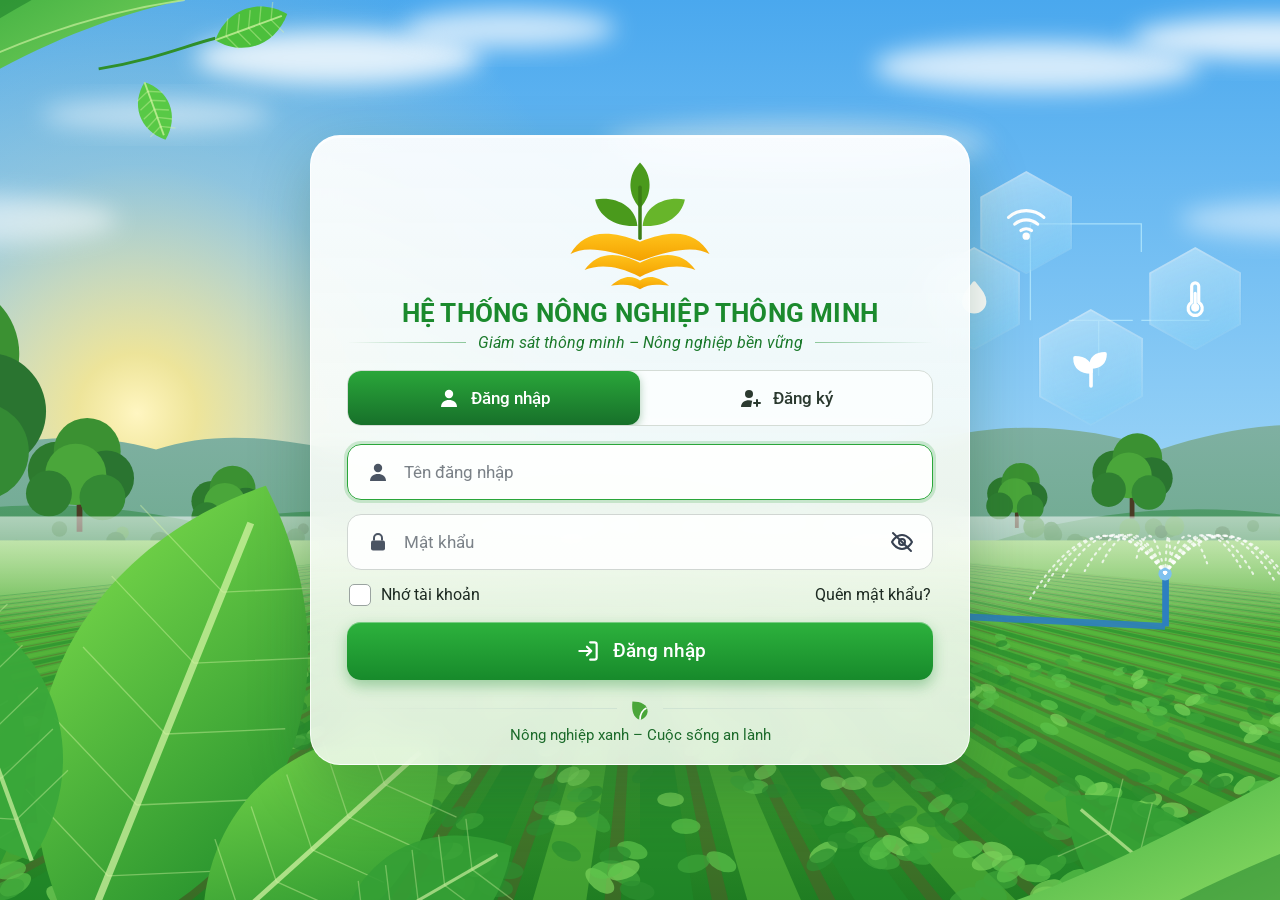
==== dashboard/login.html @ 239f2a0a "File xử lý hệ thống" ====
<!DOCTYPE html>
<html lang="vi">
<head>
<meta charset="utf-8">
<meta name="viewport" content="width=device-width, initial-scale=1">
<title>Đăng nhập - Hệ thống nông nghiệp thông minh</title>
<link rel="preconnect" href="https://fonts.googleapis.com">
<link href="https://fonts.googleapis.com/css2?family=Roboto:wght@400;500;700&display=swap" rel="stylesheet">
<link rel="stylesheet" href="css/base.css">
<link rel="stylesheet" href="css/login.css">
</head>
<body class="login-page">

<div class="scene" aria-hidden="true">
  <div class="hexes">
    <svg class="hexlines" viewBox="0 0 360 330" fill="none"><path d="M120 62 H250 V95 M120 62 V175 M165 175 H240 M200 175 V240 M250 175 H330" stroke="#bfefff" stroke-opacity=".7" stroke-width="1.5"/></svg>
    <span class="hex h-wifi"><svg viewBox="0 0 24 24"><path d="M2 9a15 15 0 0 1 20 0M5.5 12.8a10 10 0 0 1 13 0M9 16.4a5 5 0 0 1 6 0"/><circle cx="12" cy="19.6" r="1.2" fill="currentColor"/></svg></span>
    <span class="hex h-drop"><svg viewBox="0 0 24 24"><path d="M12 3c3.2 4 6 6.8 6 10.5a6 6 0 0 1-12 0C6 9.8 8.8 7 12 3z" fill="currentColor"/></svg></span>
    <span class="hex h-temp"><svg viewBox="0 0 24 24"><path d="M10 14V5a2 2 0 0 1 4 0v9a4 4 0 1 1-4 0z"/><path d="M12 9v8"/><circle cx="12" cy="17" r="1.4" fill="currentColor"/></svg></span>
    <span class="hex h-plant"><svg viewBox="0 0 24 24"><path d="M12 21v-9" /><path d="M12 14C12 9.5 9 7 4 7c0 4.6 3 7 8 7z" fill="currentColor"/><path d="M12 11c0-3.6 2.4-6 7-6 0 4-2.4 6.500-7 6.500z" fill="currentColor"/></svg></span>
  </div>
</div>

<main class="wrap">
  <section class="card" aria-labelledby="ttl">
    <div class="logo" aria-hidden="true">
      <svg viewBox="0 0 170 150" width="150" height="132">
        <defs><linearGradient id="gy" x1="0" y1="0" x2="0" y2="1"><stop offset="0" stop-color="#ffc21a"/><stop offset="1" stop-color="#f4a100"/></linearGradient></defs>
        <path d="M85 56 C70 40 71 18 85 4 C99 18 100 40 85 56Z" fill="#4a9a1c"/>
        <path d="M82 76 C58 78 38 66 34 46 C58 42 80 54 82 76Z" fill="#4a9a1c"/>
        <path d="M88 76 C112 78 132 66 136 46 C112 42 90 54 88 76Z" fill="#67b52a"/>
        <rect x="83" y="30" width="4" height="62" rx="2" fill="#3b7d16"/>
        <path d="M6 108 C20 84 44 78 85 94 C126 78 150 84 164 108 C150 100 128 100 85 116 C42 100 20 100 6 108Z" fill="url(#gy)"/>
        <path d="M22 126 C36 106 58 104 85 118 C112 104 134 106 148 126 C132 120 112 120 85 134 C58 120 38 120 22 126Z" fill="url(#gy)"/>
        <path d="M52 144 C66 132 76 132 85 138 C94 132 104 132 118 144 C104 142 94 142 85 148 C76 142 66 142 52 144Z" fill="url(#gy)"/>
      </svg>
    </div>
    <h1 id="ttl">HỆ THỐNG NÔNG NGHIỆP THÔNG MINH</h1>
    <p class="sub"><span>Giám sát thông minh – Nông nghiệp bền vững</span></p>

    <div class="tabs2" role="tablist" aria-label="Chọn chức năng">
      <button type="button" class="t on" id="tabLogin" role="tab" aria-selected="true">
        <svg viewBox="0 0 24 24"><circle cx="12" cy="8" r="4.2" fill="currentColor"/><path d="M4 21c0-4.4 3.6-7 8-7s8 2.6 8 7z" fill="currentColor"/></svg>Đăng nhập</button>
      <button type="button" class="t" id="tabRegister" role="tab" aria-selected="false">
        <svg viewBox="0 0 24 24"><circle cx="10" cy="8" r="4" fill="currentColor"/><path d="M2 21c0-4.2 3.4-6.800 8-6.800 1.200 0 2.200.2 3.200.6L12 21z" fill="currentColor"/><path d="M18 14v6M15 17h6" stroke="currentColor" stroke-width="2" stroke-linecap="round"/></svg>Đăng ký</button>
    </div>

    <form id="authForm" novalidate>
      <label class="field" for="user">
        <svg class="lead" viewBox="0 0 24 24"><circle cx="12" cy="8" r="4.2" fill="currentColor"/><path d="M4 21c0-4.4 3.6-7 8-7s8 2.6 8 7z" fill="currentColor"/></svg>
        <input id="user" name="username" type="text" placeholder="Tên đăng nhập" autocomplete="username" autocapitalize="none" spellcheck="false" maxlength="32">
      </label>

      <label class="field" for="pw">
        <svg class="lead" viewBox="0 0 24 24"><rect x="5" y="10.500" width="14" height="10" rx="2" fill="currentColor"/><path d="M8 10.500V8a4 4 0 0 1 8 0v2.500" fill="none" stroke="currentColor" stroke-width="2"/></svg>
        <input id="pw" name="password" type="password" placeholder="Mật khẩu" autocomplete="current-password">
        <button type="button" class="eye" data-eye="pw" aria-label="Hiện mật khẩu" aria-pressed="false">
          <svg viewBox="0 0 24 24" fill="none" stroke="currentColor" stroke-width="2" stroke-linecap="round" stroke-linejoin="round"><path d="M2 12s3.600-7 10-7 10 7 10 7-3.600 7-10 7S2 12 2 12z"/><circle cx="12" cy="12" r="3"/><path class="slash" d="M3 3l18 18"/></svg>
        </button>
      </label>

      <label class="field" for="pw2" id="rowConfirm" hidden>
        <svg class="lead" viewBox="0 0 24 24"><rect x="5" y="10.500" width="14" height="10" rx="2" fill="currentColor"/><path d="M8 10.500V8a4 4 0 0 1 8 0v2.500" fill="none" stroke="currentColor" stroke-width="2"/></svg>
        <input id="pw2" type="password" placeholder="Nhập lại mật khẩu" autocomplete="new-password">
        <button type="button" class="eye" data-eye="pw2" aria-label="Hiện mật khẩu" aria-pressed="false">
          <svg viewBox="0 0 24 24" fill="none" stroke="currentColor" stroke-width="2" stroke-linecap="round" stroke-linejoin="round"><path d="M2 12s3.600-7 10-7 10 7 10 7-3.600 7-10 7S2 12 2 12z"/><circle cx="12" cy="12" r="3"/><path class="slash" d="M3 3l18 18"/></svg>
        </button>
      </label>

      <div class="opts" id="rowOpts">
        <label class="chk"><input type="checkbox" id="remember"><span class="box"></span>Nhớ tài khoản</label>
        <a href="#" id="lnkForgot">Quên mật khẩu?</a>
      </div>
      <div class="forgot" id="forgot" hidden>
        Tài khoản được lưu ngay trên trình duyệt này và không có máy chủ để gửi email khôi phục.
        Nếu quên mật khẩu, hãy chuyển sang tab <b>Đăng ký</b> để tạo tài khoản mới, hoặc nhờ quản trị viên xóa dữ liệu đăng nhập của trình duyệt.
      </div>

      <div class="msg" id="msg" role="alert" aria-live="assertive"></div>

      <button type="submit" class="go" id="btnSubmit">
        <svg viewBox="0 0 24 24" fill="none" stroke="currentColor" stroke-width="2" stroke-linecap="round" stroke-linejoin="round"><path d="M14 4h4a2 2 0 0 1 2 2v12a2 2 0 0 1-2 2h-4"/><path d="M4 12h11M11 8l4 4-4 4"/></svg>
        <span id="btnLabel">Đăng nhập</span><i class="spin" aria-hidden="true"></i>
      </button>
    </form>

    <div class="foot">
      <div class="fl"><i></i><svg viewBox="0 0 24 24"><path d="M12 22C6 20 4 14 5 5c8 0 14 3 14 9 0 4-3 7-7 8z" fill="#4aa63a"/><path d="M12 22c0-6 2-9 6-11" stroke="#fff" stroke-width="1.500" fill="none"/></svg><i></i></div>
      <span>Nông nghiệp xanh – Cuộc sống an lành</span>
    </div>
  </section>
</main>

<script type="module" src="js/login.js"></script>
</body>
</html>
---- dashboard/css/base.css ----
/* Bien mau, reset va kieu chu co ban */
:root{
  --accent:#e5262b;            /* mau tab dang chon (doi mot cho nay la doi ca trang) */
  --bg:#f1f2f4; --card:#ffffff; --ink:#1d2330; --muted:#6b7280; --line:#e5e7eb;
  --blue:#2563eb; --teal:#0f766e; --amber:#d97706; --green:#16a34a; --red:#dc2626;
  --shadow:0 1px 3px rgba(16,24,40,.10),0 1px 2px rgba(16,24,40,.06);
}
*{box-sizing:border-box}
html,body{margin:0}
body{font-family:Roboto,"Segoe UI",system-ui,sans-serif;background:var(--bg);color:var(--ink);font-size:14px}
.ic{width:22px;height:22px;stroke:currentColor;fill:none;stroke-width:1.8;stroke-linecap:round;stroke-linejoin:round;flex:none}
button{font:inherit}

@media(prefers-reduced-motion:reduce){*{transition:none!important}}
---- dashboard/css/login.css ----
/* Trang dang dang nhap / dang ky */
.login-page{
  --g1:#1b8a2d; --g2:#2aa63a; --gdeep:#17702a;
  min-height:100vh; min-height:100dvh; margin:0; background:#7cc4f2 url(../assets/login-bg.svg) center bottom/cover no-repeat;
  display:grid; place-items:center; overflow-x:hidden; position:relative;
}
.scene{position:fixed; inset:0; pointer-events:none}

/* Bieu tuong IoT ben phai */
.hexes{position:absolute; right:3.5vw; top:19%; width:min(24vw,360px); aspect-ratio:360/330}
.hexlines{position:absolute; inset:0; width:100%; height:100%}
.hex{position:absolute; width:30%; aspect-ratio:1/1.12; display:grid; place-items:center; color:#fff;
  clip-path:polygon(50% 0,100% 25%,100% 75%,50% 100%,0 75%,0 25%);
  background:linear-gradient(160deg,rgba(255,255,255,.6),rgba(150,225,255,.28)); filter:drop-shadow(0 4px 10px rgba(30,120,190,.25))}
.hex::after{content:""; position:absolute; inset:2px; clip-path:inherit; background:rgba(120,205,250,.28)}
.hex svg{position:relative; z-index:1; width:46%; height:46%; fill:none; stroke:currentColor; stroke-width:1.8; stroke-linecap:round; stroke-linejoin:round}
.h-wifi{left:17%; top:0; transform:translateX(0)} .h-drop{left:0; top:27%} .h-temp{left:72%; top:27%} .h-plant{left:36%; top:49%; width:34%}

/* The dang nhap */
.wrap{position:relative; z-index:1; width:100%; box-sizing:border-box; padding:24px 16px; display:grid; grid-template-columns:minmax(0,1fr); justify-items:center; align-items:center}
.card{width:min(100%,660px); box-sizing:border-box; padding:22px 36px 20px; border-radius:30px;
  background:linear-gradient(180deg,rgba(255,255,255,.93),rgba(246,252,243,.86));
  border:1px solid rgba(255,255,255,.8); box-shadow:0 24px 60px rgba(20,80,40,.28),0 2px 0 rgba(255,255,255,.7) inset;
  -webkit-backdrop-filter:blur(14px); backdrop-filter:blur(14px); text-align:center}
.logo{height:134px; display:grid; place-items:center}
h1{margin:6px 0 4px; white-space:nowrap; font-size:clamp(1rem,4.6vw,1.6rem); line-height:1.2; font-weight:700; color:var(--g1); letter-spacing:.2px}
.sub{margin:0 0 18px; display:flex; align-items:center; gap:12px; color:#1c7a2c; font-style:italic; font-size:1.02rem}
.sub::before,.sub::after{content:""; flex:1; height:1px; background:linear-gradient(90deg,transparent,#8cc79a)}
.sub::after{background:linear-gradient(270deg,transparent,#8cc79a)}

/* Tab Dang nhap / Dang ky */
.tabs2{display:grid; grid-template-columns:1fr 1fr; padding:0; margin-bottom:18px; border:1px solid #d4dcd6; border-radius:14px; background:rgba(255,255,255,.7); overflow:hidden}
.tabs2 .t{display:flex; align-items:center; justify-content:center; gap:10px; height:54px; border:0; background:transparent; color:#2b3a30; font-weight:500; font-size:1.08rem; cursor:pointer; border-radius:12px; transition:background .18s,color .18s}
.tabs2 .t svg{width:24px; height:24px}
.tabs2 .t.on{background:linear-gradient(180deg,var(--g2),var(--gdeep)); color:#fff; box-shadow:0 3px 8px rgba(23,112,42,.35)}
.tabs2 .t:not(.on):hover{background:rgba(42,166,58,.08)}

/* O nhap */
.field{position:relative; display:flex; align-items:center; height:56px; margin-bottom:14px; border:1px solid #d0d6d2; border-radius:14px; background:rgba(255,255,255,.92); text-align:left; transition:border-color .15s,box-shadow .15s}
.field[hidden]{display:none}
.field:focus-within{border-color:var(--g2); box-shadow:0 0 0 3px rgba(42,166,58,.2)}
.field .lead{width:24px; height:24px; margin:0 14px 0 18px; color:#4b5563; flex:none}
.field input{flex:1; min-width:0; height:100%; border:0; background:transparent; font:inherit; font-size:1.05rem; color:var(--ink); outline:0; padding:0 4px 0 0}
.field input::placeholder{color:#7b8288}
.eye{width:44px; height:44px; margin-right:8px; border:0; background:transparent; color:#374151; cursor:pointer; border-radius:10px; display:grid; place-items:center}
.eye svg{width:24px; height:24px}
.eye .slash{opacity:1} .eye.shown .slash{opacity:0}
.eye:hover{background:rgba(0,0,0,.05)} .eye:focus-visible{outline:2px solid var(--g2)}

/* Nho tai khoan / quen mat khau */
.opts{display:flex; align-items:center; justify-content:space-between; margin:2px 2px 16px; font-size:.98rem}
.opts[hidden]{display:none}
.opts a{color:#1d2a22; text-decoration:none} .opts a:hover{color:var(--g1); text-decoration:underline}
.chk{display:inline-flex; align-items:center; gap:10px; cursor:pointer; color:#1d2a22; position:relative}
.chk input{position:absolute; opacity:0; width:22px; height:22px; margin:0; cursor:pointer}
.chk .box{width:22px; height:22px; border:1px solid #9aa3a0; border-radius:5px; background:#fff; display:grid; place-items:center; transition:.15s}
.chk input:checked+.box{background:var(--g2); border-color:var(--g2)}
.chk input:checked+.box::after{content:""; width:6px; height:11px; border:solid #fff; border-width:0 2.5px 2.5px 0; transform:rotate(45deg) translate(-1px,-1px)}
.chk input:focus-visible+.box{outline:2px solid var(--g2); outline-offset:2px}
.forgot{margin:-6px 0 14px; padding:10px 14px; border-radius:10px; background:#eef8ef; border:1px solid #cfe8d3; color:#2b4a33; font-size:.9rem; line-height:1.45; text-align:left}
.forgot[hidden]{display:none}

.msg{display:none; margin:-2px 0 12px; padding:10px 14px; border-radius:10px; font-size:.95rem; text-align:left}
.msg.show{display:block}
.msg.err{background:#fdecec; color:#b42318; border:1px solid #f6c7c3}

/* Nut chinh */
.go{width:100%; height:58px; display:flex; align-items:center; justify-content:center; gap:12px; border:0; border-radius:14px; cursor:pointer; color:#fff; font-size:1.2rem; font-weight:500;
  background:linear-gradient(180deg,#2db23d,#178a2b); box-shadow:0 6px 14px rgba(23,138,43,.35),0 1px 0 rgba(255,255,255,.35) inset; transition:filter .15s,transform .05s}
.go svg{width:26px; height:26px}
.go:hover:not(:disabled){filter:brightness(1.06)} .go:active:not(:disabled){transform:translateY(1px)}
.go:focus-visible{outline:3px solid rgba(42,166,58,.45); outline-offset:2px}
.go:disabled{cursor:wait; filter:saturate(.7)}
.spin{display:none; width:18px; height:18px; border:2.5px solid rgba(255,255,255,.45); border-top-color:#fff; border-radius:50%; animation:sp .7s linear infinite}
.go.busy .spin{display:block}
@keyframes sp{to{transform:rotate(360deg)}}

.foot{margin-top:16px; display:grid; justify-items:center; gap:4px; color:#1c6b2b; font-size:.95rem}
.foot .fl{display:flex; align-items:center; gap:10px; width:100%}
.foot .fl i{flex:1; height:1px; background:linear-gradient(90deg,transparent,#cfe3d3)} .foot .fl i:last-child{background:linear-gradient(270deg,transparent,#cfe3d3)}
.foot svg{width:26px; height:26px}

@media(max-width:1100px){.hexes{display:none}}
@media(max-width:520px){
  .card{padding:18px 18px 16px; border-radius:24px} h1{white-space:normal}
  .logo{height:108px} .logo svg{width:120px; height:106px}
  .tabs2 .t{height:48px; font-size:1rem} .field{height:52px}
}
@media(prefers-reduced-motion:reduce){.spin{animation:none}}
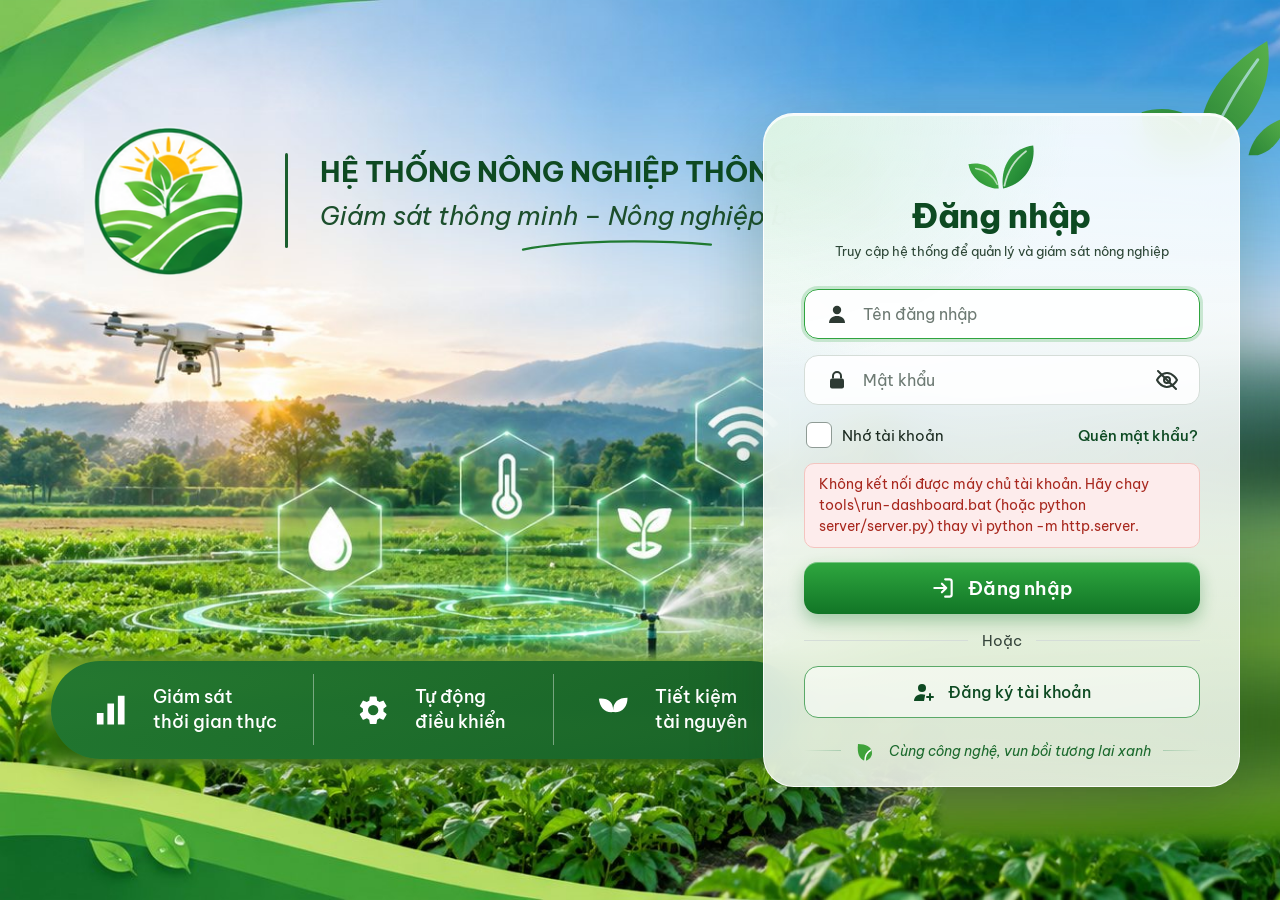
==== commit 85678846: "Cập nhật Dashboard" ====
--- a/dashboard/login.html
+++ b/dashboard/login.html
@@ -5,90 +5,133 @@
 <meta name="viewport" content="width=device-width, initial-scale=1">
 <title>Đăng nhập - Hệ thống nông nghiệp thông minh</title>
 <link rel="preconnect" href="https://fonts.googleapis.com">
-<link href="https://fonts.googleapis.com/css2?family=Roboto:wght@400;500;700&display=swap" rel="stylesheet">
+<link rel="preconnect" href="https://fonts.gstatic.com" crossorigin>
+<link href="https://fonts.googleapis.com/css2?family=Be+Vietnam+Pro:ital,wght@0,400;0,500;0,600;0,700;0,800;1,400;1,500&display=swap" rel="stylesheet">
 <link rel="stylesheet" href="css/base.css">
-<link rel="stylesheet" href="css/login.css">
+<link rel="stylesheet" href="css/login.css?v=4">
 </head>
 <body class="login-page">
 
-<div class="scene" aria-hidden="true">
-  <div class="hexes">
-    <svg class="hexlines" viewBox="0 0 360 330" fill="none"><path d="M120 62 H250 V95 M120 62 V175 M165 175 H240 M200 175 V240 M250 175 H330" stroke="#bfefff" stroke-opacity=".7" stroke-width="1.5"/></svg>
-    <span class="hex h-wifi"><svg viewBox="0 0 24 24"><path d="M2 9a15 15 0 0 1 20 0M5.5 12.8a10 10 0 0 1 13 0M9 16.4a5 5 0 0 1 6 0"/><circle cx="12" cy="19.6" r="1.2" fill="currentColor"/></svg></span>
-    <span class="hex h-drop"><svg viewBox="0 0 24 24"><path d="M12 3c3.2 4 6 6.8 6 10.5a6 6 0 0 1-12 0C6 9.8 8.8 7 12 3z" fill="currentColor"/></svg></span>
-    <span class="hex h-temp"><svg viewBox="0 0 24 24"><path d="M10 14V5a2 2 0 0 1 4 0v9a4 4 0 1 1-4 0z"/><path d="M12 9v8"/><circle cx="12" cy="17" r="1.4" fill="currentColor"/></svg></span>
-    <span class="hex h-plant"><svg viewBox="0 0 24 24"><path d="M12 21v-9" /><path d="M12 14C12 9.5 9 7 4 7c0 4.6 3 7 8 7z" fill="currentColor"/><path d="M12 11c0-3.6 2.4-6 7-6 0 4-2.4 6.500-7 6.500z" fill="currentColor"/></svg></span>
-  </div>
+<!-- Nền ảnh + thương hiệu: co giãn cùng một khung 16:9 nên mọi thứ luôn đúng vị trí -->
+<div class="stage">
+  <header class="brand">
+    <img class="brand-logo" src="assets/logo.png" width="160" height="160" alt="Logo Hệ thống nông nghiệp thông minh">
+    <span class="brand-rule" aria-hidden="true"></span>
+    <div class="brand-text">
+      <p class="brand-name">HỆ THỐNG NÔNG NGHIỆP THÔNG MINH</p>
+      <p class="brand-tag">Giám sát thông minh – Nông nghiệp bền vững</p>
+      <svg class="brand-swoosh" viewBox="0 0 200 14" aria-hidden="true"><path d="M2 12C50 3 130 1 198 7" fill="none" stroke="#1f7a31" stroke-width="2.4" stroke-linecap="round"/></svg>
+    </div>
+  </header>
+
+  <ul class="perks">
+    <li>
+      <svg viewBox="0 0 36 36" aria-hidden="true"><path fill="currentColor" d="M3 33V21h7v12zM14 33V11h7v22zM25 33V3h7v30z"/></svg>
+      <span>Giám sát<br>thời gian thực</span>
+    </li>
+    <li>
+      <svg viewBox="0 0 24 24" aria-hidden="true"><path fill="currentColor" d="M19.14 12.94c.04-.3.06-.61.06-.94 0-.32-.02-.64-.07-.94l2.03-1.58a.49.49 0 0 0 .12-.61l-1.92-3.32a.49.49 0 0 0-.59-.22l-2.39.96c-.5-.38-1.03-.7-1.62-.94l-.36-2.54a.48.48 0 0 0-.48-.41h-3.84c-.24 0-.43.17-.47.41l-.36 2.54c-.59.24-1.13.57-1.62.94l-2.39-.96a.48.48 0 0 0-.59.22L2.74 8.87c-.12.21-.08.47.12.61l2.03 1.58c-.05.3-.09.63-.09.94s.02.64.07.94l-2.03 1.58a.49.49 0 0 0-.12.61l1.92 3.32c.12.22.37.29.59.22l2.39-.96c.5.38 1.03.7 1.62.94l.36 2.54c.05.24.24.41.48.41h3.84c.24 0 .44-.17.47-.41l.36-2.54c.59-.24 1.13-.56 1.62-.94l2.39.96c.22.08.47 0 .59-.22l1.92-3.32c.12-.22.07-.47-.12-.61l-2.01-1.58zM12 15.6a3.6 3.6 0 1 1 0-7.2 3.6 3.6 0 0 1 0 7.2z"/></svg>
+      <span>Tự động<br>điều khiển</span>
+    </li>
+    <li>
+      <svg viewBox="0 0 36 36" aria-hidden="true"><path fill="currentColor" d="M18 33V20C9 21 4 15 3 6c9-1 15 3 15 12 0-8 5-13 15-13 0 10-6 16-15 15z"/></svg>
+      <span>Tiết kiệm<br>tài nguyên</span>
+    </li>
+  </ul>
 </div>
 
 <main class="wrap">
-  <section class="card" aria-labelledby="ttl">
-    <div class="logo" aria-hidden="true">
-      <svg viewBox="0 0 170 150" width="150" height="132">
-        <defs><linearGradient id="gy" x1="0" y1="0" x2="0" y2="1"><stop offset="0" stop-color="#ffc21a"/><stop offset="1" stop-color="#f4a100"/></linearGradient></defs>
-        <path d="M85 56 C70 40 71 18 85 4 C99 18 100 40 85 56Z" fill="#4a9a1c"/>
-        <path d="M82 76 C58 78 38 66 34 46 C58 42 80 54 82 76Z" fill="#4a9a1c"/>
-        <path d="M88 76 C112 78 132 66 136 46 C112 42 90 54 88 76Z" fill="#67b52a"/>
-        <rect x="83" y="30" width="4" height="62" rx="2" fill="#3b7d16"/>
-        <path d="M6 108 C20 84 44 78 85 94 C126 78 150 84 164 108 C150 100 128 100 85 116 C42 100 20 100 6 108Z" fill="url(#gy)"/>
-        <path d="M22 126 C36 106 58 104 85 118 C112 104 134 106 148 126 C132 120 112 120 85 134 C58 120 38 120 22 126Z" fill="url(#gy)"/>
-        <path d="M52 144 C66 132 76 132 85 138 C94 132 104 132 118 144 C104 142 94 142 85 148 C76 142 66 142 52 144Z" fill="url(#gy)"/>
-      </svg>
-    </div>
-    <h1 id="ttl">HỆ THỐNG NÔNG NGHIỆP THÔNG MINH</h1>
-    <p class="sub"><span>Giám sát thông minh – Nông nghiệp bền vững</span></p>
+  <div class="card-wrap">
+    <!-- Lá cây thò ra sau góc thẻ -->
+    <svg class="leaves" viewBox="0 0 160 124" aria-hidden="true">
+      <defs>
+        <linearGradient id="lf1" x1="0" y1="1" x2="1" y2="0"><stop offset="0" stop-color="#2c8a3a"/><stop offset="1" stop-color="#58b04a"/></linearGradient>
+        <linearGradient id="lf2" x1="0" y1="0" x2="1" y2="1"><stop offset="0" stop-color="#3a9a43"/><stop offset="1" stop-color="#1f7a33"/></linearGradient>
+      </defs>
+      <path d="M72 124C60 84 80 38 140 2c8 46-14 92-68 122z" fill="url(#lf1)"/>
+      <path d="M78 114C90 82 108 52 130 22" fill="none" stroke="#bfe9f5" stroke-opacity=".7" stroke-width="3" stroke-linecap="round"/>
+      <path d="M6 78c26-8 54-2 70 22l-6 24H24C14 112 6 98 6 78z" fill="url(#lf2)"/>
+      <path d="M26 82c20 4 34 16 44 36" fill="none" stroke="#bfe9f5" stroke-opacity=".6" stroke-width="2.6" stroke-linecap="round"/>
+      <path d="M120 124c4-18 18-34 40-40-2 20-12 34-30 40z" fill="url(#lf1)"/>
+    </svg>
 
-    <div class="tabs2" role="tablist" aria-label="Chọn chức năng">
-      <button type="button" class="t on" id="tabLogin" role="tab" aria-selected="true">
-        <svg viewBox="0 0 24 24"><circle cx="12" cy="8" r="4.2" fill="currentColor"/><path d="M4 21c0-4.4 3.6-7 8-7s8 2.6 8 7z" fill="currentColor"/></svg>Đăng nhập</button>
-      <button type="button" class="t" id="tabRegister" role="tab" aria-selected="false">
-        <svg viewBox="0 0 24 24"><circle cx="10" cy="8" r="4" fill="currentColor"/><path d="M2 21c0-4.2 3.4-6.800 8-6.800 1.200 0 2.200.2 3.200.6L12 21z" fill="currentColor"/><path d="M18 14v6M15 17h6" stroke="currentColor" stroke-width="2" stroke-linecap="round"/></svg>Đăng ký</button>
-    </div>
-
-    <form id="authForm" novalidate>
-      <label class="field" for="user">
-        <svg class="lead" viewBox="0 0 24 24"><circle cx="12" cy="8" r="4.2" fill="currentColor"/><path d="M4 21c0-4.4 3.6-7 8-7s8 2.6 8 7z" fill="currentColor"/></svg>
-        <input id="user" name="username" type="text" placeholder="Tên đăng nhập" autocomplete="username" autocapitalize="none" spellcheck="false" maxlength="32">
-      </label>
-
-      <label class="field" for="pw">
-        <svg class="lead" viewBox="0 0 24 24"><rect x="5" y="10.500" width="14" height="10" rx="2" fill="currentColor"/><path d="M8 10.500V8a4 4 0 0 1 8 0v2.500" fill="none" stroke="currentColor" stroke-width="2"/></svg>
-        <input id="pw" name="password" type="password" placeholder="Mật khẩu" autocomplete="current-password">
-        <button type="button" class="eye" data-eye="pw" aria-label="Hiện mật khẩu" aria-pressed="false">
-          <svg viewBox="0 0 24 24" fill="none" stroke="currentColor" stroke-width="2" stroke-linecap="round" stroke-linejoin="round"><path d="M2 12s3.600-7 10-7 10 7 10 7-3.600 7-10 7S2 12 2 12z"/><circle cx="12" cy="12" r="3"/><path class="slash" d="M3 3l18 18"/></svg>
-        </button>
-      </label>
-
-      <label class="field" for="pw2" id="rowConfirm" hidden>
-        <svg class="lead" viewBox="0 0 24 24"><rect x="5" y="10.500" width="14" height="10" rx="2" fill="currentColor"/><path d="M8 10.500V8a4 4 0 0 1 8 0v2.500" fill="none" stroke="currentColor" stroke-width="2"/></svg>
-        <input id="pw2" type="password" placeholder="Nhập lại mật khẩu" autocomplete="new-password">
-        <button type="button" class="eye" data-eye="pw2" aria-label="Hiện mật khẩu" aria-pressed="false">
-          <svg viewBox="0 0 24 24" fill="none" stroke="currentColor" stroke-width="2" stroke-linecap="round" stroke-linejoin="round"><path d="M2 12s3.600-7 10-7 10 7 10 7-3.600 7-10 7S2 12 2 12z"/><circle cx="12" cy="12" r="3"/><path class="slash" d="M3 3l18 18"/></svg>
-        </button>
-      </label>
-
-      <div class="opts" id="rowOpts">
-        <label class="chk"><input type="checkbox" id="remember"><span class="box"></span>Nhớ tài khoản</label>
-        <a href="#" id="lnkForgot">Quên mật khẩu?</a>
-      </div>
-      <div class="forgot" id="forgot" hidden>
-        Tài khoản được lưu ngay trên trình duyệt này và không có máy chủ để gửi email khôi phục.
-        Nếu quên mật khẩu, hãy chuyển sang tab <b>Đăng ký</b> để tạo tài khoản mới, hoặc nhờ quản trị viên xóa dữ liệu đăng nhập của trình duyệt.
+    <section class="card" id="card" data-mode="login" aria-labelledby="ttl">
+      <div class="card-head">
+        <!-- Máy tính: lá cây. Điện thoại: logo + tên hệ thống (khối thương hiệu bên trái bị ẩn) -->
+        <svg class="card-leaf" viewBox="0 0 96 64" aria-hidden="true">
+          <defs>
+            <linearGradient id="cl1" x1="0" y1="1" x2="1" y2="0"><stop offset="0" stop-color="#1e8a34"/><stop offset="1" stop-color="#58bf4a"/></linearGradient>
+            <linearGradient id="cl2" x1="0" y1="0" x2="1" y2="1"><stop offset="0" stop-color="#3fae48"/><stop offset="1" stop-color="#16772c"/></linearGradient>
+          </defs>
+          <path d="M44 62C30 62 6 52 2 28c26-4 40 8 42 34z" fill="url(#cl1)"/>
+          <path d="M50 62C46 30 62 6 92 2c4 30-14 54-42 60z" fill="url(#cl2)"/>
+          <path d="M52 58C56 38 66 22 82 10" fill="none" stroke="#fff" stroke-opacity=".7" stroke-width="2.4" stroke-linecap="round"/>
+          <path d="M12 34c14 2 24 10 30 22" fill="none" stroke="#fff" stroke-opacity=".6" stroke-width="2" stroke-linecap="round"/>
+        </svg>
+        <div class="card-brand">
+          <img src="assets/logo.png" width="72" height="72" alt="">
+          <p class="card-brand-name">HỆ THỐNG NÔNG NGHIỆP THÔNG MINH</p>
+          <p class="card-brand-tag">Giám sát thông minh – Nông nghiệp bền vững</p>
+        </div>
+        <h1 id="ttl">Đăng nhập</h1>
+        <p class="sub" id="sub">Truy cập hệ thống để quản lý và giám sát nông nghiệp</p>
       </div>
 
-      <div class="msg" id="msg" role="alert" aria-live="assertive"></div>
+      <form id="authForm" novalidate>
+        <div class="field">
+          <svg class="lead" viewBox="0 0 24 24" aria-hidden="true"><circle cx="12" cy="8" r="4.2" fill="currentColor"/><path d="M4 21c0-4.4 3.6-7 8-7s8 2.6 8 7z" fill="currentColor"/></svg>
+          <input id="user" name="username" type="text" placeholder="Tên đăng nhập" aria-label="Tên đăng nhập" autocomplete="username" autocapitalize="none" spellcheck="false" maxlength="32" required>
+        </div>
 
-      <button type="submit" class="go" id="btnSubmit">
-        <svg viewBox="0 0 24 24" fill="none" stroke="currentColor" stroke-width="2" stroke-linecap="round" stroke-linejoin="round"><path d="M14 4h4a2 2 0 0 1 2 2v12a2 2 0 0 1-2 2h-4"/><path d="M4 12h11M11 8l4 4-4 4"/></svg>
-        <span id="btnLabel">Đăng nhập</span><i class="spin" aria-hidden="true"></i>
+        <div class="field">
+          <svg class="lead" viewBox="0 0 24 24" aria-hidden="true"><rect x="5" y="10.5" width="14" height="10" rx="2" fill="currentColor"/><path d="M8 10.5V8a4 4 0 0 1 8 0v2.5" fill="none" stroke="currentColor" stroke-width="2"/></svg>
+          <input id="pw" name="password" type="password" placeholder="Mật khẩu" aria-label="Mật khẩu" autocomplete="current-password" maxlength="128" required>
+          <button type="button" class="eye" data-eye="pw" aria-label="Hiện mật khẩu" aria-pressed="false">
+            <svg viewBox="0 0 24 24" fill="none" stroke="currentColor" stroke-width="2" stroke-linecap="round" stroke-linejoin="round" aria-hidden="true"><path d="M2 12s3.6-7 10-7 10 7 10 7-3.6 7-10 7S2 12 2 12z"/><circle cx="12" cy="12" r="3"/><path class="slash" d="M3 3l18 18"/></svg>
+          </button>
+        </div>
+
+        <div class="field only-register" id="rowConfirm" hidden>
+          <svg class="lead" viewBox="0 0 24 24" aria-hidden="true"><rect x="5" y="10.5" width="14" height="10" rx="2" fill="currentColor"/><path d="M8 10.5V8a4 4 0 0 1 8 0v2.5" fill="none" stroke="currentColor" stroke-width="2"/></svg>
+          <input id="pw2" type="password" placeholder="Nhập lại mật khẩu" aria-label="Nhập lại mật khẩu" autocomplete="new-password" maxlength="128">
+          <button type="button" class="eye" data-eye="pw2" aria-label="Hiện mật khẩu" aria-pressed="false">
+            <svg viewBox="0 0 24 24" fill="none" stroke="currentColor" stroke-width="2" stroke-linecap="round" stroke-linejoin="round" aria-hidden="true"><path d="M2 12s3.6-7 10-7 10 7 10 7-3.6 7-10 7S2 12 2 12z"/><circle cx="12" cy="12" r="3"/><path class="slash" d="M3 3l18 18"/></svg>
+          </button>
+        </div>
+        <p class="hint only-register" id="pwHint" hidden aria-live="polite">Mật khẩu từ 8 ký tự. Tên đăng nhập 3–32 ký tự: chữ, số và . _ -</p>
+
+        <div class="opts only-login" id="rowOpts">
+          <label class="chk"><input type="checkbox" id="remember"><span class="box"></span>Nhớ tài khoản</label>
+          <a href="#" id="lnkForgot" aria-expanded="false" aria-controls="forgot">Quên mật khẩu?</a>
+        </div>
+        <div class="forgot only-login" id="forgot" hidden>
+          Hệ thống chưa gửi được email khôi phục. Hãy liên hệ quản trị viên để đặt lại mật khẩu.
+          <br>Quản trị viên chạy: <code>python server/manage.py passwd &lt;tên đăng nhập&gt;</code>
+        </div>
+
+        <div class="msg" id="msg" role="alert" aria-live="assertive"></div>
+
+        <button type="submit" class="go" id="btnSubmit">
+          <svg class="ico-login" viewBox="0 0 24 24" fill="none" stroke="currentColor" stroke-width="2" stroke-linecap="round" stroke-linejoin="round" aria-hidden="true"><path d="M14 4h4a2 2 0 0 1 2 2v12a2 2 0 0 1-2 2h-4"/><path d="M4 12h11M11 8l4 4-4 4"/></svg>
+          <span id="btnLabel">Đăng nhập</span><i class="spin" aria-hidden="true"></i>
+        </button>
+      </form>
+
+      <div class="or"><span>Hoặc</span></div>
+
+      <button type="button" class="alt" id="btnSwitch">
+        <svg id="switchIcon" viewBox="0 0 24 24" aria-hidden="true"><circle cx="10" cy="8" r="4" fill="currentColor"/><path d="M2 21c0-4.2 3.4-6.8 8-6.8 1.2 0 2.2.2 3.2.6L12 21z" fill="currentColor"/><path d="M18 14v6M15 17h6" stroke="currentColor" stroke-width="2" stroke-linecap="round"/></svg>
+        <span id="switchLabel">Đăng ký tài khoản</span>
       </button>
-    </form>
 
-    <div class="foot">
-      <div class="fl"><i></i><svg viewBox="0 0 24 24"><path d="M12 22C6 20 4 14 5 5c8 0 14 3 14 9 0 4-3 7-7 8z" fill="#4aa63a"/><path d="M12 22c0-6 2-9 6-11" stroke="#fff" stroke-width="1.500" fill="none"/></svg><i></i></div>
-      <span>Nông nghiệp xanh – Cuộc sống an lành</span>
-    </div>
-  </section>
+      <div class="foot">
+        <i></i>
+        <svg viewBox="0 0 24 24" aria-hidden="true"><path d="M12 22C6 20 4 14 5 5c8 0 14 3 14 9 0 4-3 7-7 8z" fill="#3fa23a"/><path d="M12 22c0-6 2-9 6-11" stroke="#fff" stroke-width="1.5" fill="none"/></svg>
+        <span>Cùng công nghệ, vun bồi tương lai xanh</span>
+        <i></i>
+      </div>
+    </section>
+  </div>
 </main>
 
 <script type="module" src="js/login.js"></script>
--- a/dashboard/css/login.css
+++ b/dashboard/css/login.css
@@ -1,89 +1,147 @@
-/* Trang dang dang nhap / dang ky */
+/* Trang dang nhap / dang ky theo thiet ke moi.
+   Nen anh + khoi thuong hieu nam trong .stage (khung 16:9 co gian kieu "cover"), moi vi tri tinh theo % / cqw
+   nen khop voi anh o moi kich thuoc man hinh. The dang nhap (.card) la HTML that, nam doc lap o ben phai. */
 .login-page{
-  --g1:#1b8a2d; --g2:#2aa63a; --gdeep:#17702a;
-  min-height:100vh; min-height:100dvh; margin:0; background:#7cc4f2 url(../assets/login-bg.svg) center bottom/cover no-repeat;
-  display:grid; place-items:center; overflow-x:hidden; position:relative;
+  --g-deep:#0d4a22; --g1:#168a2c; --g2:#2fa43f; --g3:#117526; --ink:#1b2a20; --muted:#52645a; --line:#d5ddd8;
+  --fh:clamp(50px,3.9vw,64px);
+  margin:0; min-height:100vh; min-height:100dvh; overflow-x:hidden; background:#5fa8d8;
+  font-family:"Be Vietnam Pro","Segoe UI",Inter,Roboto,system-ui,sans-serif; font-size:16px; color:var(--ink);
 }
-.scene{position:fixed; inset:0; pointer-events:none}
+.login-page [hidden]{display:none!important}
 
-/* Bieu tuong IoT ben phai */
-.hexes{position:absolute; right:3.5vw; top:19%; width:min(24vw,360px); aspect-ratio:360/330}
-.hexlines{position:absolute; inset:0; width:100%; height:100%}
-.hex{position:absolute; width:30%; aspect-ratio:1/1.12; display:grid; place-items:center; color:#fff;
-  clip-path:polygon(50% 0,100% 25%,100% 75%,50% 100%,0 75%,0 25%);
-  background:linear-gradient(160deg,rgba(255,255,255,.6),rgba(150,225,255,.28)); filter:drop-shadow(0 4px 10px rgba(30,120,190,.25))}
-.hex::after{content:""; position:absolute; inset:2px; clip-path:inherit; background:rgba(120,205,250,.28)}
-.hex svg{position:relative; z-index:1; width:46%; height:46%; fill:none; stroke:currentColor; stroke-width:1.8; stroke-linecap:round; stroke-linejoin:round}
-.h-wifi{left:17%; top:0; transform:translateX(0)} .h-drop{left:0; top:27%} .h-temp{left:72%; top:27%} .h-plant{left:36%; top:49%; width:34%}
+/* ---------- Nen + thuong hieu ---------- */
+.stage{
+  position:fixed; z-index:0; left:0; top:50%; transform:translateY(-50%);
+  width:max(100vw,177.7vh); width:max(100vw,calc(100dvh*1672/941)); aspect-ratio:1672/941;
+  background:#6fb1de url(../assets/login-scene.jpg) center/100% 100% no-repeat;
+  container-type:inline-size; pointer-events:none; user-select:none;
+}
+.brand{position:absolute; inset:0}
+.brand-logo{position:absolute; left:5.74%; top:13.92%; width:9.57%; height:auto; aspect-ratio:1}
+.brand-rule{position:absolute; left:17.8%; top:17%; width:.2cqw; min-width:2px; height:10.6%; border-radius:2px; background:#1b5e2e}
+.brand-text{position:absolute; left:20%; top:17.2%}
+.brand-name{margin:0; white-space:nowrap; font-size:1.78cqw; line-height:1.25; font-weight:700; color:#0e4a22}
+.brand-tag{margin:.55cqw 0 0; white-space:nowrap; font-size:1.62cqw; line-height:1.3; font-style:italic; color:#1c4f2c}
+.brand-swoosh{display:block; width:12cqw; height:auto; margin:.3cqw 0 0 12.6cqw}
 
-/* The dang nhap */
-.wrap{position:relative; z-index:1; width:100%; box-sizing:border-box; padding:24px 16px; display:grid; grid-template-columns:minmax(0,1fr); justify-items:center; align-items:center}
-.card{width:min(100%,660px); box-sizing:border-box; padding:22px 36px 20px; border-radius:30px;
-  background:linear-gradient(180deg,rgba(255,255,255,.93),rgba(246,252,243,.86));
-  border:1px solid rgba(255,255,255,.8); box-shadow:0 24px 60px rgba(20,80,40,.28),0 2px 0 rgba(255,255,255,.7) inset;
-  -webkit-backdrop-filter:blur(14px); backdrop-filter:blur(14px); text-align:center}
-.logo{height:134px; display:grid; place-items:center}
-h1{margin:6px 0 4px; white-space:nowrap; font-size:clamp(1rem,4.6vw,1.6rem); line-height:1.2; font-weight:700; color:var(--g1); letter-spacing:.2px}
-.sub{margin:0 0 18px; display:flex; align-items:center; gap:12px; color:#1c7a2c; font-style:italic; font-size:1.02rem}
-.sub::before,.sub::after{content:""; flex:1; height:1px; background:linear-gradient(90deg,transparent,#8cc79a)}
-.sub::after{background:linear-gradient(270deg,transparent,#8cc79a)}
+.perks{
+  position:absolute; left:3.2%; top:73.4%; width:46.8%; height:6.15cqw; margin:0; padding:0; list-style:none;
+  display:grid; grid-template-columns:271fr 248fr 255fr; border-radius:999px; color:#fff;
+  background:linear-gradient(90deg,rgba(32,117,48,.97),rgba(23,98,40,.96)); box-shadow:0 .7cqw 1.8cqw rgba(8,48,20,.28);
+}
+.perks li{position:relative; display:flex; align-items:center; gap:1.5cqw; padding-left:2.7cqw; font-size:max(11px,1.15cqw); line-height:1.32; font-weight:500}
+.perks li+li::before{content:""; position:absolute; left:0; top:14%; bottom:14%; width:1px; background:rgba(255,255,255,.4)}
+.perks svg{flex:none; width:max(18px,2.15cqw); height:max(18px,2.15cqw)}
 
-/* Tab Dang nhap / Dang ky */
-.tabs2{display:grid; grid-template-columns:1fr 1fr; padding:0; margin-bottom:18px; border:1px solid #d4dcd6; border-radius:14px; background:rgba(255,255,255,.7); overflow:hidden}
-.tabs2 .t{display:flex; align-items:center; justify-content:center; gap:10px; height:54px; border:0; background:transparent; color:#2b3a30; font-weight:500; font-size:1.08rem; cursor:pointer; border-radius:12px; transition:background .18s,color .18s}
-.tabs2 .t svg{width:24px; height:24px}
-.tabs2 .t.on{background:linear-gradient(180deg,var(--g2),var(--gdeep)); color:#fff; box-shadow:0 3px 8px rgba(23,112,42,.35)}
-.tabs2 .t:not(.on):hover{background:rgba(42,166,58,.08)}
+/* ---------- The dang nhap ---------- */
+.wrap{position:relative; z-index:1; min-height:100vh; min-height:100dvh; display:flex; align-items:center; justify-content:flex-end; padding:30px 3.1vw}
+.card-wrap{position:relative; width:clamp(400px,37.3vw,720px)}
+.leaves{position:absolute; z-index:0; right:-46px; top:-74px; width:150px; height:auto; pointer-events:none}
+
+.card{
+  position:relative; z-index:1; box-sizing:border-box; text-align:center;
+  padding:clamp(22px,2.3vw,34px) clamp(22px,3.1vw,46px) clamp(18px,1.8vw,26px); border-radius:clamp(26px,2.4vw,38px);
+  background:
+    radial-gradient(120% 70% at 0% 0%,rgba(190,236,196,.45),rgba(190,236,196,0) 55%),
+    linear-gradient(180deg,rgba(255,255,255,.9),rgba(247,252,246,.84));
+  border:1px solid rgba(255,255,255,.85);
+  box-shadow:0 28px 70px rgba(12,66,28,.26),0 2px 0 rgba(255,255,255,.8) inset;
+  -webkit-backdrop-filter:blur(18px) saturate(1.15); backdrop-filter:blur(18px) saturate(1.15);
+}
+.card-leaf{display:block; margin:0 auto 8px; width:clamp(54px,5.4vw,88px); height:auto}
+.card-brand{display:none}
+h1{margin:0; font-size:clamp(1.9rem,2.6vw,2.7rem); line-height:1.12; font-weight:800; color:var(--g-deep); letter-spacing:-.01em}
+.sub{margin:.55em auto clamp(18px,2.1vw,30px); max-width:34em; font-size:clamp(.84rem,.98vw,.98rem); line-height:1.45; color:#2c4636}
 
 /* O nhap */
-.field{position:relative; display:flex; align-items:center; height:56px; margin-bottom:14px; border:1px solid #d0d6d2; border-radius:14px; background:rgba(255,255,255,.92); text-align:left; transition:border-color .15s,box-shadow .15s}
-.field[hidden]{display:none}
-.field:focus-within{border-color:var(--g2); box-shadow:0 0 0 3px rgba(42,166,58,.2)}
-.field .lead{width:24px; height:24px; margin:0 14px 0 18px; color:#4b5563; flex:none}
-.field input{flex:1; min-width:0; height:100%; border:0; background:transparent; font:inherit; font-size:1.05rem; color:var(--ink); outline:0; padding:0 4px 0 0}
-.field input::placeholder{color:#7b8288}
-.eye{width:44px; height:44px; margin-right:8px; border:0; background:transparent; color:#374151; cursor:pointer; border-radius:10px; display:grid; place-items:center}
+.field{position:relative; display:flex; align-items:center; height:var(--fh); margin-bottom:clamp(12px,1.3vw,18px); text-align:left;
+  border:1px solid var(--line); border-radius:14px; background:rgba(255,255,255,.88); transition:border-color .15s,box-shadow .15s}
+.field:focus-within{border-color:var(--g2); box-shadow:0 0 0 3px rgba(47,164,63,.22)}
+.field .lead{flex:none; width:24px; height:24px; margin:0 14px 0 20px; color:#2d3a33}
+.field input{flex:1; min-width:0; height:100%; padding:0 6px 0 0; border:0; outline:0; background:transparent; font:inherit; font-size:1rem; color:var(--ink)}
+.field input::placeholder{color:#6d7a73; opacity:1}
+.eye{flex:none; width:44px; height:44px; margin-right:10px; padding:0; border:0; border-radius:10px; background:transparent; color:#2d3a33; cursor:pointer; display:grid; place-items:center}
 .eye svg{width:24px; height:24px}
 .eye .slash{opacity:1} .eye.shown .slash{opacity:0}
 .eye:hover{background:rgba(0,0,0,.05)} .eye:focus-visible{outline:2px solid var(--g2)}
+.hint{margin:-6px 4px 14px; font-size:.82rem; line-height:1.4; color:var(--muted); text-align:left}
+.hint.bad{color:#b42318}
 
 /* Nho tai khoan / quen mat khau */
-.opts{display:flex; align-items:center; justify-content:space-between; margin:2px 2px 16px; font-size:.98rem}
-.opts[hidden]{display:none}
-.opts a{color:#1d2a22; text-decoration:none} .opts a:hover{color:var(--g1); text-decoration:underline}
-.chk{display:inline-flex; align-items:center; gap:10px; cursor:pointer; color:#1d2a22; position:relative}
-.chk input{position:absolute; opacity:0; width:22px; height:22px; margin:0; cursor:pointer}
-.chk .box{width:22px; height:22px; border:1px solid #9aa3a0; border-radius:5px; background:#fff; display:grid; place-items:center; transition:.15s}
-.chk input:checked+.box{background:var(--g2); border-color:var(--g2)}
-.chk input:checked+.box::after{content:""; width:6px; height:11px; border:solid #fff; border-width:0 2.5px 2.5px 0; transform:rotate(45deg) translate(-1px,-1px)}
+.opts{display:flex; align-items:center; justify-content:space-between; gap:12px; margin:0 2px clamp(14px,1.5vw,20px); font-size:.95rem}
+.opts a{color:var(--g-deep); font-weight:500; text-decoration:none} .opts a:hover{text-decoration:underline}
+.opts a:focus-visible{outline:2px solid var(--g2); outline-offset:3px; border-radius:3px}
+.chk{position:relative; display:inline-flex; align-items:center; gap:10px; cursor:pointer; color:var(--ink)}
+.chk input{position:absolute; left:0; top:50%; width:26px; height:26px; margin:-13px 0 0; opacity:0; cursor:pointer}
+.chk .box{flex:none; width:26px; height:26px; border:1.5px solid #8f9b95; border-radius:6px; background:#fff; display:grid; place-items:center; transition:background .15s,border-color .15s}
+.chk input:checked+.box{background:var(--g1); border-color:var(--g1)}
+.chk input:checked+.box::after{content:""; width:7px; height:13px; margin-top:-2px; border:solid #fff; border-width:0 2.5px 2.5px 0; transform:rotate(45deg)}
 .chk input:focus-visible+.box{outline:2px solid var(--g2); outline-offset:2px}
-.forgot{margin:-6px 0 14px; padding:10px 14px; border-radius:10px; background:#eef8ef; border:1px solid #cfe8d3; color:#2b4a33; font-size:.9rem; line-height:1.45; text-align:left}
-.forgot[hidden]{display:none}
+.forgot{margin:-6px 0 16px; padding:10px 14px; border-radius:10px; background:#eef8ef; border:1px solid #cfe8d3; color:#264a31; font-size:.86rem; line-height:1.5; text-align:left}
+.forgot code{font-family:Consolas,"SFMono-Regular",monospace; font-size:.92em; background:rgba(0,0,0,.06); padding:1px 5px; border-radius:4px; word-break:break-all}
 
-.msg{display:none; margin:-2px 0 12px; padding:10px 14px; border-radius:10px; font-size:.95rem; text-align:left}
+.msg{display:none; margin:-4px 0 14px; padding:10px 14px; border-radius:10px; font-size:.9rem; line-height:1.45; text-align:left}
 .msg.show{display:block}
-.msg.err{background:#fdecec; color:#b42318; border:1px solid #f6c7c3}
+.msg.err{background:#fdecec; color:#a8281e; border:1px solid #f4c4bf}
+.msg.ok{background:#e8f6ea; color:#17632a; border:1px solid #bfe3c5}
 
-/* Nut chinh */
-.go{width:100%; height:58px; display:flex; align-items:center; justify-content:center; gap:12px; border:0; border-radius:14px; cursor:pointer; color:#fff; font-size:1.2rem; font-weight:500;
-  background:linear-gradient(180deg,#2db23d,#178a2b); box-shadow:0 6px 14px rgba(23,138,43,.35),0 1px 0 rgba(255,255,255,.35) inset; transition:filter .15s,transform .05s}
-.go svg{width:26px; height:26px}
-.go:hover:not(:disabled){filter:brightness(1.06)} .go:active:not(:disabled){transform:translateY(1px)}
-.go:focus-visible{outline:3px solid rgba(42,166,58,.45); outline-offset:2px}
-.go:disabled{cursor:wait; filter:saturate(.7)}
+/* Nut chinh / nut phu */
+.go,.alt{width:100%; height:calc(var(--fh) + 2px); display:flex; align-items:center; justify-content:center; gap:12px; border-radius:14px; cursor:pointer; font-family:inherit}
+.go{border:0; color:#fff; font-size:1.2rem; font-weight:600; letter-spacing:.01em;
+  background:linear-gradient(180deg,#2fa73f,#117526); box-shadow:0 7px 16px rgba(17,117,38,.32),0 1px 0 rgba(255,255,255,.35) inset; transition:filter .15s,transform .05s}
+.go svg{width:26px; height:26px; flex:none}
+.go:hover:not(:disabled){filter:brightness(1.07)} .go:active:not(:disabled){transform:translateY(1px)}
+.go:focus-visible{outline:3px solid rgba(47,164,63,.5); outline-offset:3px}
+.go:disabled{cursor:not-allowed; filter:saturate(.6) brightness(1.05)}
+.go.busy:disabled{cursor:progress}
 .spin{display:none; width:18px; height:18px; border:2.5px solid rgba(255,255,255,.45); border-top-color:#fff; border-radius:50%; animation:sp .7s linear infinite}
 .go.busy .spin{display:block}
 @keyframes sp{to{transform:rotate(360deg)}}
 
-.foot{margin-top:16px; display:grid; justify-items:center; gap:4px; color:#1c6b2b; font-size:.95rem}
-.foot .fl{display:flex; align-items:center; gap:10px; width:100%}
-.foot .fl i{flex:1; height:1px; background:linear-gradient(90deg,transparent,#cfe3d3)} .foot .fl i:last-child{background:linear-gradient(270deg,transparent,#cfe3d3)}
-.foot svg{width:26px; height:26px}
+.or{display:flex; align-items:center; gap:14px; margin:clamp(12px,1.3vw,18px) 0; font-size:.92rem; color:#35443b}
+.or::before,.or::after{content:""; flex:1; height:1px; background:var(--line)}
+.alt{border:1.5px solid #5aa968; background:rgba(255,255,255,.55); color:var(--g-deep); font-size:1rem; font-weight:500; transition:background .15s,border-color .15s}
+.alt svg{width:24px; height:24px; flex:none}
+.alt:hover{background:rgba(47,164,63,.1); border-color:var(--g1)}
+.alt:focus-visible{outline:3px solid rgba(47,164,63,.45); outline-offset:3px}
 
-@media(max-width:1100px){.hexes{display:none}}
-@media(max-width:520px){
-  .card{padding:18px 18px 16px; border-radius:24px} h1{white-space:normal}
-  .logo{height:108px} .logo svg{width:120px; height:106px}
-  .tabs2 .t{height:48px; font-size:1rem} .field{height:52px}
+.foot{display:flex; align-items:center; gap:12px; margin-top:clamp(14px,1.6vw,22px); color:#1c6a2e; font-size:.9rem; font-style:italic}
+.foot i{flex:1; height:1px; background:linear-gradient(90deg,transparent,#a9cdb0)}
+.foot i:last-child{background:linear-gradient(270deg,transparent,#a9cdb0)}
+.foot svg{flex:none; width:24px; height:24px}
+.foot span{text-align:center}
+
+/* ---------- Man hinh thap (laptop nho) ---------- */
+@media (min-width:1001px) and (max-height:780px){
+  .login-page{--fh:50px}
+  .wrap{padding-block:18px}
+  .card{padding-top:16px; padding-bottom:14px}
+  .card-leaf{width:46px; margin-bottom:6px}
+  h1{font-size:1.9rem}
+  .sub{margin-bottom:14px}
+  .field{margin-bottom:11px}
+  .opts{margin-bottom:12px}
+  .go,.alt{height:50px}
+  .or{margin:10px 0}
+  .foot{margin-top:12px}
+  .leaves{width:120px; top:-58px; right:-38px}
 }
-@media(prefers-reduced-motion:reduce){.spin{animation:none}}
+
+/* ---------- Dien thoai / may tinh bang: bo khoi thuong hieu ben trai, hien logo ngay trong the ---------- */
+@media (max-width:1000px){
+  .brand,.perks,.leaves,.card-leaf{display:none}
+  .stage{left:0}
+  .wrap{justify-content:center; padding:20px 14px}
+  .card-wrap{width:min(100%,480px)}
+  .card{padding:22px 20px 18px}
+  .card-brand{display:grid; justify-items:center; gap:2px; margin-bottom:12px}
+  .card-brand img{width:68px; height:68px; margin-bottom:6px}
+  .card-brand-name{margin:0; font-size:.86rem; font-weight:700; letter-spacing:.01em; line-height:1.3; color:#0e4a22}
+  .card-brand-tag{margin:0; font-size:.8rem; font-style:italic; color:#1c4f2c}
+  h1{font-size:1.9rem}
+  .sub{font-size:.9rem; margin-bottom:18px}
+  .login-page{--fh:52px}
+  .field .lead{margin-left:16px}
+}
+@media (max-width:380px){ .opts{font-size:.88rem} .go{font-size:1.1rem} }
+@media (prefers-reduced-motion:reduce){ .spin{animation-duration:2s} .field,.go,.alt,.chk .box{transition:none} }
